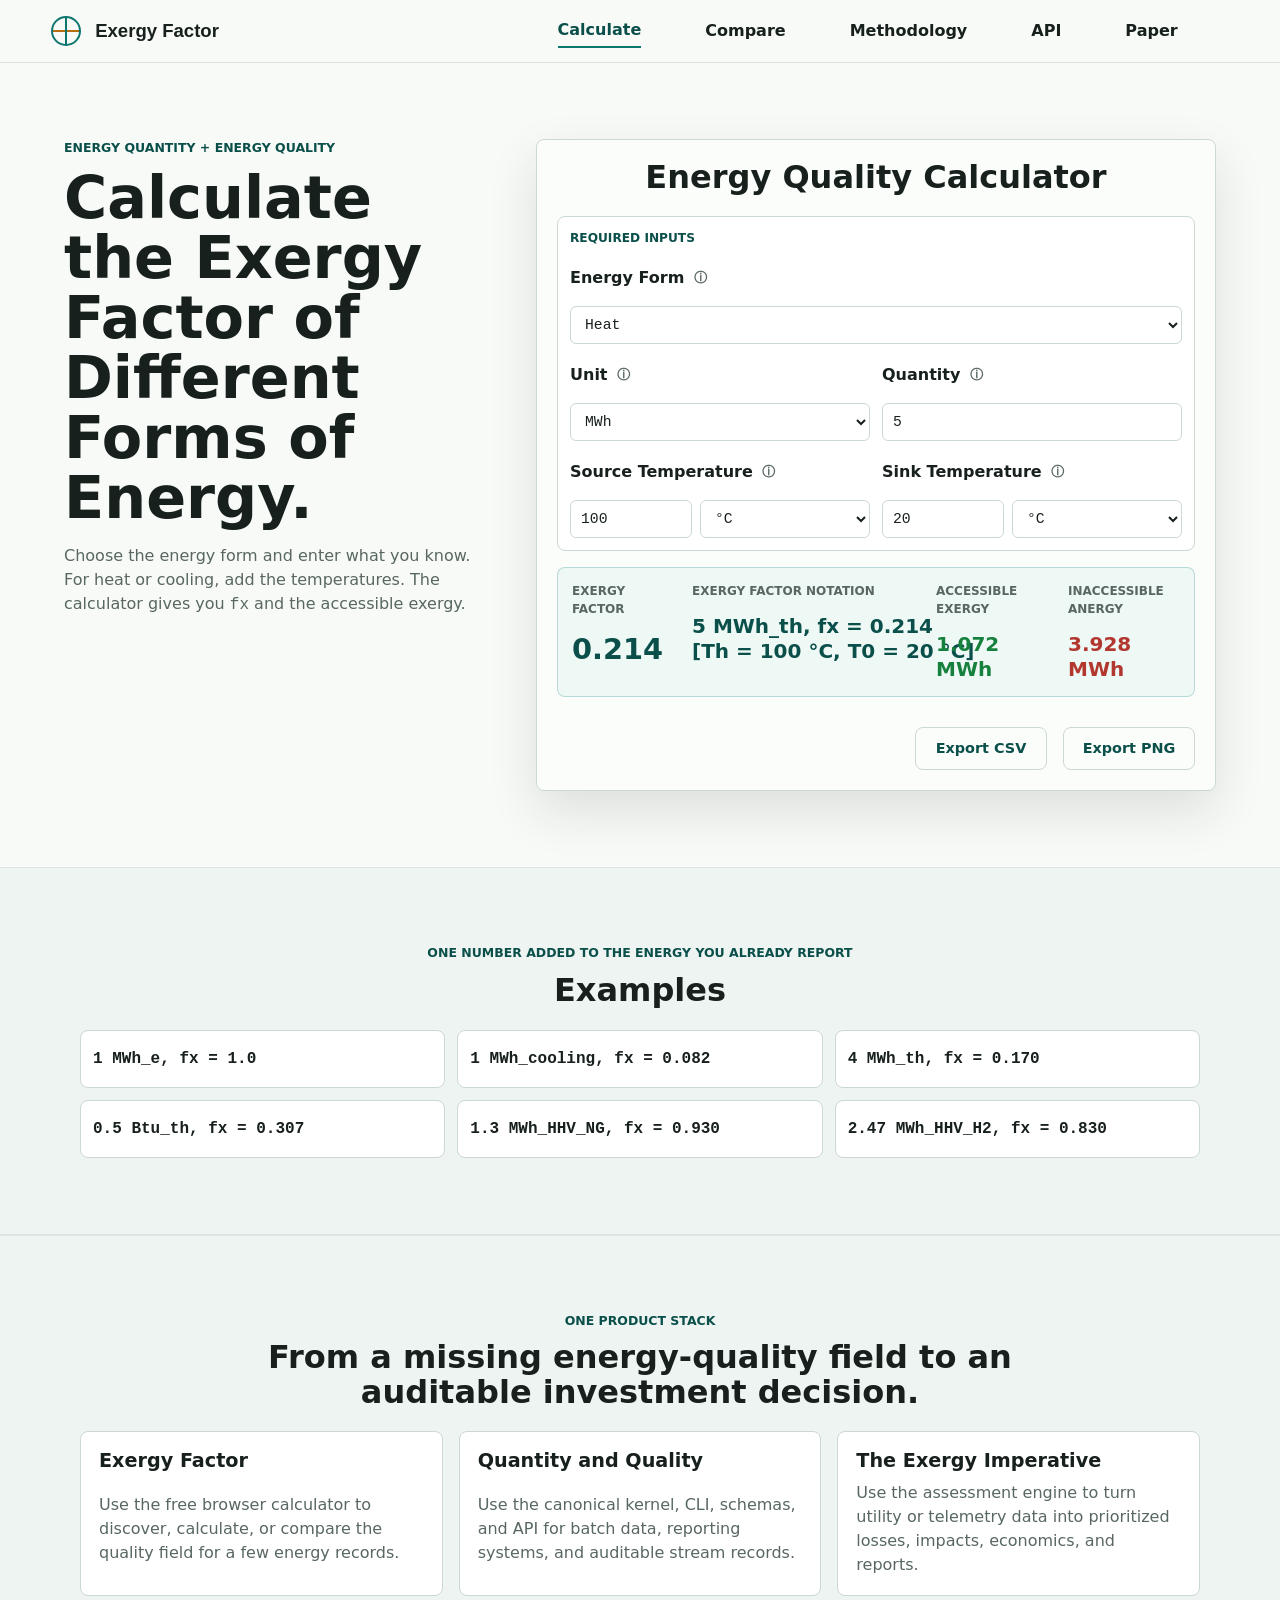
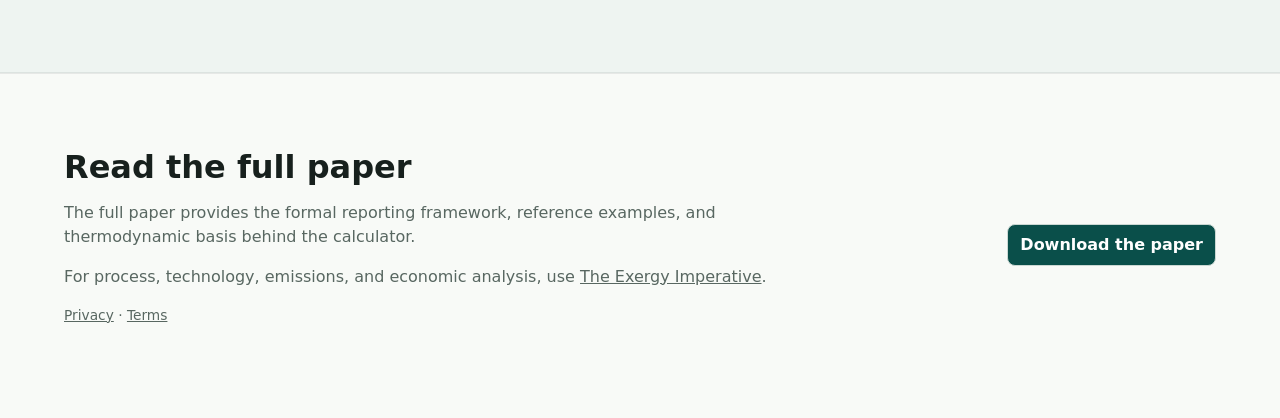
==== index.html @ 0b9e3b0c "Refine factor meter shape and notation wrapping" ====
<!doctype html>
<html lang="en">
  <head>
    <meta charset="utf-8" />
    <meta http-equiv="Content-Security-Policy" content="default-src 'self'; style-src 'self'; script-src 'self'; img-src 'self' data:; connect-src 'self' http://127.0.0.1:8000 https://exergy-factor-api.onrender.com; base-uri 'none'; form-action 'self'" />
    <meta name="referrer" content="strict-origin-when-cross-origin" />
    <meta name="viewport" content="width=device-width, initial-scale=1" />
    <title>Energy Quality Calculator | Exergy Factor</title>
    <meta
      name="description"
      content="A simple calculator for converting energy quantities into typed Exergy Factor notation and accessible exergy."
    />
    <link rel="canonical" href="https://exergyfactor.com/" />
    <link rel="icon" href="favicon.svg" type="image/svg+xml" />
    <link rel="stylesheet" href="styles.css?v=20260824s" />
  </head>
  <body>
    <header class="site-header">
      <a class="brand" href="index.html" aria-label="Exergy Factor calculator">
        <span class="brand-mark" aria-hidden="true"></span>
        <span>Exergy Factor</span>
      </a>
      <nav aria-label="Page navigation">
        <a href="index.html" aria-current="page">Calculate</a>
        <a href="compare.html">Compare</a>
        <a href="methodology.html">Methodology</a>
        <a href="api-key.html">API</a>
        <a href="paper/quantity-and-quality-standard-reporting-framework.pdf">Paper</a>
      </nav>
    </header>

    <main>
      <section id="calculator" class="hero">
        <div class="intro">
          <p class="eyebrow">Energy Quantity + Energy Quality</p>
          <h1>Calculate the Exergy Factor of Different Forms of Energy.</h1>
          <p>
            Choose the energy form and enter what you know. For heat or cooling, add the temperatures. The calculator gives you <code>fx</code> and the accessible exergy.
          </p>
        </div>

        <section class="calculator-panel tool-card" aria-label="Exergy Factor calculator">
          <div class="panel-head">
            <div>
              <h2>Energy Quality Calculator</h2>
            </div>
          </div>

          <form id="calculator-form">
            <section class="input-section required-inputs">
              <h3>Required Inputs</h3>
              <div class="field-row field-row-wide">
                <div class="field-label">
                  <label for="energy-form">Energy Form</label>
                  <button class="info-button" type="button" aria-label="Energy form help" data-tooltip="What kind of energy is being reported. Choose the closest match from the list, such as Electricity, mechanical work, 150 °C steam, Natural gas, or Crude oil. For fuels with both bases available, use the HHV/LHV switch to match your reporting basis.">ⓘ</button>
                </div>
                <select id="energy-form" aria-label="Energy form or reporting basis">
                  <option value="electricity">Electricity</option>
                  <option value="mechanical">Mechanical work</option>
                  <option value="heat" selected>Heat</option>
                  <option value="cooling">Cooling</option>
                  <option value="naturalGasHhv">Natural gas</option>
                  <option value="hydrogen">Hydrogen</option>
                  <option value="dieselLhv">Diesel</option>
                  <option value="gasolineLhv">Gasoline</option>
                  <option value="coalLhv">Coal</option>
                  <option value="crudeOil">Crude oil</option>
                  <option value="solar">Solar radiation</option>
                </select>
                <div class="basis-control" id="energy-basis-control" hidden>
                  <span class="basis-control-label">Fuel basis</span>
                  <label class="basis-switch">
                    <span aria-hidden="true">LHV</span>
                    <input id="energy-basis-toggle" type="checkbox" role="switch" aria-label="Fuel basis" />
                    <span class="basis-switch-track" aria-hidden="true"></span>
                    <span aria-hidden="true">HHV</span>
                  </label>
                </div>
              </div>

              <div class="field-row">
                <div class="field-label">
                  <label for="energy-unit">Unit</label>
                  <button class="info-button" type="button" aria-label="Unit help" data-tooltip="The base unit used by your meter, invoice, model, or dataset. The calculator adds the typed suffix in the result, such as MWh_e, MWh_th, MWh_solar, or MWh_HHV_NG.">ⓘ</button>
                </div>
                <select id="energy-unit" aria-label="Energy quantity unit">
                  <option value="J">J</option>
                  <option value="kJ">kJ</option>
                  <option value="MJ">MJ</option>
                  <option value="GJ">GJ</option>
                  <option value="TJ">TJ</option>
                  <option value="EJ">EJ</option>
                  <option value="Wh">Wh</option>
                  <option value="kWh">kWh</option>
                  <option value="MWh" selected>MWh</option>
                  <option value="GWh">GWh</option>
                  <option value="Btu">Btu</option>
                  <option value="MMBtu">MMBtu</option>
                  <option value="Quad">Quad</option>
                  <option value="therm">therm</option>
                  <option value="boe">boe</option>
                  <option value="bbl(oil)">bbl(oil)</option>
                  <option value="scf(natural gas)">scf(natural gas)</option>
                  <option value="Mcf(natural gas)">Mcf(natural gas)</option>
                  <option value="MMcf(natural gas)">MMcf(natural gas)</option>
                </select>
                <!-- Only for the fuel-volume units, which need a heating value to
                     become energy at all. A line of text rather than a locked
                     input: the value is not something to fill in, so presenting it
                     as an empty-looking field asks a question it does not have. -->
                <p class="input-note" id="fixed-note" hidden></p>
              </div>

              <div class="field-row">
                <div class="field-label">
                  <label for="energy-value">Quantity</label>
                  <button class="info-button" type="button" aria-label="Quantity help" data-tooltip="The numerical amount of energy you want to report. Use the value you already have before converting it into Exergy Factor notation. Example: enter 1 for 1 MWh, 45 for 45 Btu, or 2.738 for 2.738 kWh.">ⓘ</button>
                </div>
                <input id="energy-value" type="number" min="0" step="any" value="5" inputmode="decimal" />
              </div>

              <!-- Both temperatures keep their own label and their own unit. They
                   were briefly merged into one unlabelled row to even out the
                   grid, which traded the two things a reader needs — which box is
                   which — for tidiness. The grid is evened out above instead, by
                   letting Energy Form span the row. -->
              <div class="field-row" id="source-temp-row" hidden>
                <div class="field-label">
                  <label for="source-temp">Source Temperature</label>
                  <button class="info-button" type="button" aria-label="Source temperature help" data-tooltip="The temperature your heat is delivered at: hot water supply, steam, flue gas, or process stream. Enter it for Heat or Cooling; it is what sets the Exergy Factor. Example: 80 for 80 °C hot water.">ⓘ</button>
                </div>
                <div class="input-pair">
                  <input id="source-temp" type="number" step="any" value="100" inputmode="decimal" placeholder="80" />
                  <select id="source-unit" aria-label="Temperature source unit">
                    <option value="C" selected>°C</option>
                    <option value="F">°F</option>
                    <option value="K">K</option>
                  </select>
                </div>
              </div>

              <div class="field-row" id="sink-temp-row" hidden>
                <div class="field-label">
                  <label for="sink-temp">Sink Temperature</label>
                  <button class="info-button" type="button" aria-label="Sink temperature help" data-tooltip="The reference environment the heat is rejected to, usually ambient air or cooling water. For cooling, this is the ambient. If you do not know your local reference, 20 °C is a common default.">ⓘ</button>
                </div>
                <div class="input-pair">
                  <input id="sink-temp" type="number" step="any" value="20" inputmode="decimal" />
                  <select id="sink-unit" aria-label="Temperature sink unit">
                    <option value="C" selected>°C</option>
                    <option value="F">°F</option>
                    <option value="K">K</option>
                  </select>
                </div>
              </div>

            </section>
          </form>

          <section class="calculator-result compare-answers" id="calculator-result" aria-live="polite">
            <div class="answer-item">
              <span class="result-label">Exergy Factor</span>
              <strong id="fx-output">0.214</strong>
            </div>
            <div class="answer-item">
              <span class="result-label">Exergy Factor Notation</span>
              <strong id="notation-output"><span class="exergy-notation-main">5 MWh_th, fx = 0.214</span> <span class="exergy-notation-bracket">[Th = 100 °C, T0 = 20 °C]</span></strong>
            </div>
            <div class="answer-item">
              <span class="result-label">Accessible Exergy</span>
              <strong class="accessible" id="work-output">1.072 MWh</strong>
            </div>
            <div class="answer-item">
              <span class="result-label">Inaccessible Anergy</span>
              <strong class="inaccessible" id="anergy-output">3.928 MWh</strong>
            </div>
          </section>

          <div class="export-actions">
            <button type="button" id="export-csv">Export CSV</button>
            <button type="button" id="export-png">Export PNG</button>
          </div>
        </section>
      </section>

      <section id="examples" class="section examples-section">
        <div class="section-heading">
          <p class="eyebrow">One number added to the energy you already report</p>
          <h2>Examples</h2>
        </div>
        <div class="example-grid">
          <button type="button" data-example="electric">1 MWh_e, fx = 1.0</button>
          <button type="button" data-example="cooling7">1 MWh_cooling, fx = 0.082</button>
          <button type="button" data-example="heat80">4 MWh_th, fx = 0.170</button>
          <button type="button" data-example="steam150">0.5 Btu_th, fx = 0.307</button>
          <button type="button" data-example="methane">1.3 MWh_HHV_NG, fx = 0.930</button>
          <button type="button" data-example="hydrogen">2.47 MWh_HHV_H2, fx = 0.830</button>
        </div>
      </section>

      <section class="section-band">
        <div class="section-heading">
          <p class="eyebrow">One product stack</p>
          <h2>From a missing energy-quality field to an auditable investment decision.</h2>
        </div>
        <div class="link-grid">
          <a class="feature-link" href="index.html">
            <strong>Exergy Factor</strong>
            <span>Use the free browser calculator to discover, calculate, or compare the quality field for a few energy records.</span>
          </a>
          <a class="feature-link" href="https://github.com/cdimurro/quantity-and-quality">
            <strong>Quantity and Quality</strong>
            <span>Use the canonical kernel, CLI, schemas, and API for batch data, reporting systems, and auditable stream records.</span>
          </a>
          <a class="feature-link" href="https://github.com/cdimurro/the-exergy-imperative">
            <strong>The Exergy Imperative</strong>
            <span>Use the assessment engine to turn utility or telemetry data into prioritized losses, impacts, economics, and reports.</span>
          </a>
        </div>
      </section>

    </main>

    <footer class="paper-strip">
      <div>
        <h2>Read the full paper</h2>
        <p>
          The full paper provides the formal reporting framework, reference examples, and thermodynamic basis behind the calculator.
        </p>
        <p>
          For process, technology, emissions, and economic analysis, use <a href="https://github.com/cdimurro/the-exergy-imperative">The Exergy Imperative</a>.
        </p>
        <p class="legal-links"><a href="privacy.html">Privacy</a> · <a href="terms.html">Terms</a></p>
      </div>
      <a class="primary-link" href="paper/quantity-and-quality-standard-reporting-framework.pdf">Download the paper</a>
    </footer>

    <script src="data/reference_examples.js?v=20260824j"></script>
    <script src="script.js?v=20260824s"></script>
  </body>
</html>
---- styles.css ----
:root {
  color-scheme: light;
  --ink: #17201d;
  --muted: #586761;
  --line: #cbd8d3;
  --paper: #f8faf7;
  --panel: #ffffff;
  --band: #eef4f1;
  --teal: #0d766f;
  --teal-deep: #0a4f4a;
  --amber: #b66d12;
  --blue: #315f97;
  --accessible-green: #16803d;
  --anergy-red: #b2372f;
  --shadow: 0 20px 50px rgba(23, 32, 29, 0.12);
}

* {
  box-sizing: border-box;
}

html {
  scroll-behavior: smooth;
}

body {
  margin: 0;
  background: var(--paper);
  color: var(--ink);
  font-family: Inter, ui-sans-serif, system-ui, -apple-system, BlinkMacSystemFont, "Segoe UI", sans-serif;
  line-height: 1.5;
}

a {
  color: inherit;
}

code,
pre,
select,
input,
textarea {
  font-family: ui-monospace, SFMono-Regular, Menlo, Consolas, monospace;
}

.site-header {
  position: sticky;
  top: 0;
  z-index: 10;
  display: flex;
  align-items: center;
  justify-content: space-between;
  gap: 18px;
  padding: 14px clamp(16px, 4vw, 54px);
  border-bottom: 1px solid rgba(23, 32, 29, 0.12);
  background: rgba(248, 250, 247, 0.94);
  backdrop-filter: blur(12px);
}

.brand {
  display: inline-flex;
  align-items: center;
  gap: 14px;
  font-family: Arial, Helvetica, sans-serif;
  font-size: 1.16rem;
  font-weight: 750;
  letter-spacing: 0;
  text-decoration: none;
}

.brand-mark {
  width: 30px;
  height: 30px;
  border-radius: 50%;
  border: 2px solid var(--teal);
  background:
    linear-gradient(90deg, transparent 46%, var(--teal) 47%, var(--teal) 53%, transparent 54%),
    linear-gradient(0deg, transparent 46%, var(--amber) 47%, var(--amber) 53%, transparent 54%);
}

/* The nav was `justify-content: flex-end`, so five links crowded into the right
   corner of a wide screen. It takes the space between the brand and the right
   edge and centres itself in it, with the links spread far enough apart to read
   as separate destinations. Plain text — no pills, no filled backgrounds. */
nav {
  display: flex;
  flex: 1;
  flex-wrap: wrap;
  align-items: center;
  /* Sits right of centre: far enough from the brand to read as its own thing,
     without going back to the flush-right huddle it started as. */
  justify-content: flex-end;
  /* Scales with the window: wide screens get real separation between the links
     instead of a tight cluster, and a narrow one still fits before wrapping. */
  gap: clamp(22px, 5vw, 72px);
  padding-right: clamp(0px, 4vw, 64px);
  font-size: 1rem;
}

nav a {
  color: var(--ink, #1d2b2b);
  font-weight: 600;
  padding: 4px 0;
  text-decoration: none;
  transition: color 120ms ease;
  white-space: nowrap;
}

nav a:hover,
nav a:focus-visible {
  color: var(--teal-deep);
}

/* Where am I — a rule under the word, not a box around it. */
nav a[aria-current="page"] {
  border-bottom: 2px solid var(--teal);
  color: var(--teal-deep);
}

.hero {
  display: grid;
  grid-template-columns: minmax(0, 0.75fr) minmax(360px, 1.25fr);
  align-items: start;
  gap: clamp(26px, 5vw, 64px);
  padding: clamp(34px, 6vw, 76px) clamp(16px, 5vw, 72px);
}

.page-hero {
  max-width: 960px;
  padding: clamp(42px, 7vw, 86px) clamp(16px, 5vw, 72px) clamp(22px, 4vw, 44px);
}

.page-hero p:last-child {
  max-width: 780px;
  font-size: clamp(1rem, 1.7vw, 1.22rem);
}

.intro {
  position: sticky;
  top: 92px;
  max-width: 620px;
}

.eyebrow {
  margin: 0 0 10px;
  color: var(--teal-deep);
  font-size: 0.78rem;
  font-weight: 850;
  letter-spacing: 0;
  text-transform: uppercase;
}

h1,
h2,
h3,
p {
  overflow-wrap: anywhere;
}

h1 {
  margin: 0;
  font-size: clamp(2rem, 4.6vw, 3.8rem);
  line-height: 1.02;
  letter-spacing: 0;
}

h2 {
  margin: 0 0 14px;
  font-size: clamp(1.45rem, 2.5vw, 2.2rem);
  line-height: 1.08;
  letter-spacing: 0;
}

p {
  color: var(--muted);
}

.notation-example {
  display: inline-flex;
  margin-top: 24px;
  min-height: 48px;
  align-items: center;
  padding: 10px 14px;
  border: 1px solid var(--line);
  border-radius: 8px;
  background: var(--panel);
  box-shadow: 0 1px 0 rgba(23, 32, 29, 0.04);
  font-family: ui-monospace, SFMono-Regular, Menlo, Consolas, monospace;
  font-weight: 800;
}

.tool-card {
  display: grid;
  gap: 16px;
  align-content: start;
  width: 100%;
  min-width: 0;
  padding: 20px;
  border: 1px solid var(--line);
  border-radius: 8px;
  background: #fbfdfa;
  box-shadow: var(--shadow);
  overflow: visible;
}

.panel-head,
.compare-head {
  display: flex;
  align-items: end;
  justify-content: center;
  gap: 18px;
  padding: 0 0 5px;
  border-bottom: 0;
  text-align: center;
}

.panel-head h2,
.compare-head h2 {
  margin: 0;
  font-size: clamp(1.45rem, 2.5vw, 2.2rem);
  line-height: 1.08;
}

.panel-head h2,
.panel-head p,
.panel-head .eyebrow,
.compare-head h2,
.compare-head p,
.compare-head .eyebrow {
  margin: 0;
}

.panel-head p,
.compare-head p {
  max-width: 360px;
  color: var(--muted);
  font-size: 0.92rem;
  text-align: right;
}

form {
  display: grid;
  gap: 8px;
}

#calculator-form {
  grid-template-columns: repeat(2, minmax(0, 1fr));
  gap: 12px;
}

/* The UA stylesheet's `[hidden] { display: none }` loses to ANY author rule that
   sets display, and half the blocks here are grids. The temperature row on the
   comparison page therefore never hid: it showed for electricity, and because it
   still occupied a grid slot it pushed itself onto a second line in the narrow
   first column. Anything marked hidden is hidden. */
[hidden] {
  display: none !important;
}

.field-row {
  display: grid;
  grid-template-columns: 1fr;
  align-items: start;
  gap: 9px;
  padding: 0;
  border-bottom: 0;
}

.field-row:nth-child(odd) {
  border-right: 0;
}

.field-label {
  display: inline-flex;
  align-items: center;
  gap: 8px;
  min-height: 38px;
  justify-self: start;
}

.basis-control {
  display: flex;
  align-items: center;
  justify-content: space-between;
  gap: 12px;
  margin-top: 8px;
  padding-top: 8px;
  border-top: 1px solid rgba(203, 216, 211, 0.75);
}

.basis-control-label {
  color: var(--muted);
  font-size: 0.74rem;
  font-weight: 850;
  letter-spacing: 0.03em;
  text-transform: uppercase;
}

.basis-switch {
  display: inline-flex;
  align-items: center;
  gap: 7px;
  color: var(--muted);
  cursor: pointer;
  font-size: 0.78rem;
  font-weight: 800;
  white-space: nowrap;
}

.basis-switch input {
  position: absolute;
  width: 1px;
  height: 1px;
  margin: -1px;
  overflow: hidden;
  clip: rect(0 0 0 0);
  clip-path: inset(50%);
  white-space: nowrap;
}

.basis-switch-track {
  position: relative;
  display: inline-block;
  width: 42px;
  height: 22px;
  flex: 0 0 auto;
  border-radius: 999px;
  background: #b9c8c2;
  transition: background-color 120ms ease;
}

.basis-switch-track::after {
  position: absolute;
  top: 3px;
  left: 3px;
  width: 16px;
  height: 16px;
  border-radius: 50%;
  background: #fff;
  box-shadow: 0 1px 3px rgba(23, 32, 29, 0.24);
  content: "";
  transition: transform 120ms ease;
}

.basis-switch input:checked + .basis-switch-track {
  background: var(--teal);
}

.basis-switch input:checked + .basis-switch-track::after {
  transform: translateX(20px);
}

.basis-switch input:focus-visible + .basis-switch-track {
  outline: 3px solid rgba(13, 118, 111, 0.2);
  outline-offset: 2px;
}

.visually-hidden {
  position: absolute;
  width: 1px;
  height: 1px;
  overflow: hidden;
  clip: rect(0 0 0 0);
  clip-path: inset(50%);
  white-space: nowrap;
}

label {
  color: var(--ink);
  font-weight: 750;
}

.info-button {
  position: relative;
  display: inline-flex;
  align-items: center;
  justify-content: center;
  width: 16px;
  height: 16px;
  border: 0;
  border-radius: 0;
  background: transparent;
  color: var(--muted);
  cursor: help;
  font-family: inherit;
  font-size: 0.82rem;
  font-weight: 700;
  line-height: 1;
  padding: 0;
  vertical-align: middle;
}

.info-button::after {
  position: absolute;
  left: 50%;
  bottom: calc(100% + 10px);
  z-index: 20;
  width: min(280px, 72vw);
  transform: translateX(-50%);
  border-radius: 8px;
  background: var(--ink);
  color: #f7fbf9;
  content: attr(data-tooltip);
  font-size: 0.82rem;
  font-weight: 600;
  line-height: 1.35;
  opacity: 0;
  padding: 10px 11px;
  pointer-events: none;
  transition: opacity 0.15s ease;
}

label:hover + .info-button::after,
.info-button:hover::after,
.info-button:focus-visible::after {
  opacity: 1;
}

label:hover + .info-button,
.info-button:hover,
.info-button:focus-visible {
  color: var(--teal-deep);
}

.input-pair {
  display: grid;
  grid-template-columns: minmax(0, 1fr) minmax(170px, 0.45fr);
  gap: 8px;
}

/* Two temperatures, not a value and a unit picker. The default pair reserves
   170px for a select, which left the first temperature squeezed to nothing. */
.input-pair.temperature-pair {
  grid-template-columns: minmax(0, 1fr) minmax(0, 1fr);
}

.temperature-field {
  display: grid;
  min-width: 0;
  gap: 9px;
}

.temperature-input {
  display: grid;
  grid-template-columns: minmax(0, 1fr) 78px;
  gap: 8px;
  min-width: 0;
}

/* Five fields in a two-column grid leave one cell empty wherever they fall. The
   carrier takes the whole row — it is the widest control and the first decision —
   so the remaining four pair up evenly: quantity with unit, source with sink. */
.field-row-wide {
  grid-column: 1 / -1;
}

/* A row entering temperatures needs more room in its last column than a single
   factor box did. */
.compare-row.has-temps {
  grid-template-columns: 32px minmax(170px, 1fr) minmax(90px, 0.38fr) minmax(150px, 0.55fr) minmax(180px, 0.8fr);
}

/* Keep the comparison inputs dense like the calculator inputs. Preset rows do
   not show an editable factor, so their three visible controls should use the
   available width instead of reserving a blank fourth column. */
.compare-page .compare-rows {
  gap: 14px;
  padding: 14px 16px;
}

.compare-page .compare-row {
  gap: 6px 12px;
}

.compare-page .compare-row:not(.has-temps):not(.has-factor) {
  grid-template-columns: 32px minmax(220px, 1.6fr) minmax(130px, 0.7fr) minmax(160px, 0.85fr);
}

.compare-page .compare-row.has-temps {
  grid-template-columns: 32px minmax(0, 1.1fr) minmax(0, 0.55fr) minmax(0, 0.7fr) minmax(0, 1.65fr);
}

.compare-page .compare-row .field-row {
  gap: 4px;
}

.compare-page .compare-row .field-label {
  min-height: 30px;
}

/* Source and sink are one paired control. Keep both halves and their number/unit
   splits identical instead of letting one temperature claim more of the row. */
.compare-page .temperature-pair {
  grid-template-columns: repeat(2, minmax(0, 1fr));
}

.compare-page .temperature-field {
  min-width: 0;
}

.compare-page .temperature-input {
  grid-template-columns: minmax(0, 1fr) 72px;
}

.compare-page .compare-side-label {
  margin-bottom: 0;
}

input,
select,
textarea {
  width: 100%;
  min-height: 38px;
  border: 1px solid var(--line);
  border-radius: 6px;
  background: #fff;
  color: var(--ink);
  font-size: 0.92rem;
  padding: 9px 10px;
}

textarea {
  resize: vertical;
}

input::placeholder,
textarea::placeholder {
  color: rgba(88, 103, 97, 0.34);
  opacity: 1;
}

input:focus,
select:focus,
textarea:focus,
button:focus-visible {
  outline: 3px solid rgba(13, 118, 111, 0.18);
  border-color: var(--teal);
}

.hint {
  margin: 0;
  color: var(--muted);
  font-size: 0.82rem;
}

.inline-actions {
  display: flex;
  align-items: center;
  justify-content: space-between;
  flex-wrap: wrap;
  gap: 10px;
}

.input-section {
  grid-column: 1 / -1;
  display: grid;
  gap: 12px;
  padding: 12px;
  border: 1px solid var(--line);
  border-radius: 8px;
  background: var(--panel);
}

.input-section h3 {
  grid-column: 1 / -1;
  margin: 0;
  color: var(--teal-deep);
  font-size: 0.76rem;
  font-weight: 850;
  text-transform: uppercase;
}

.required-inputs {
  grid-template-columns: repeat(2, minmax(0, 1fr));
}

/* Fixed by the unit you picked, not by you. A locked field has to look locked or
   it reads as one you failed to fill in. */
select:disabled {
  background: rgba(23, 32, 29, 0.05);
  color: var(--muted);
  cursor: not-allowed;
}

/* Says what a locked value is and why, without taking a form row to do it. */
.input-note {
  color: var(--muted);
  font-size: 0.84rem;
  line-height: 1.4;
  margin: 0;
}

/* Outside the results panel, on the page background, aligned to its right edge.
   Identical on both tools: inside the panel they inherited two different grids
   and came out different sizes and in different corners. */
.export-actions {
  display: flex;
  flex-wrap: wrap;
  justify-content: flex-end;
  gap: 16px;
  margin-top: 14px;
}

.export-actions button {
  background: transparent;
  border: 1px solid var(--line);
  border-radius: 8px;
  color: var(--teal-deep);
  cursor: pointer;
  font-family: inherit;
  font-size: 0.9rem;
  font-weight: 600;
  min-width: 132px;
  padding: 10px 18px;
  transition: background-color 120ms ease, border-color 120ms ease;
}

.export-actions button:hover,
.export-actions button:focus-visible {
  background: rgba(15, 118, 110, 0.08);
  border-color: var(--teal);
}

.advanced-options {
  grid-template-columns: repeat(2, minmax(0, 1fr));
  border-color: var(--line);
  background: #fbfdfa;
}

.advanced-options h3 {
  color: var(--muted);
}

.checkline {
  display: inline-flex;
  align-items: center;
  gap: 8px;
  color: var(--muted);
  font-size: 0.9rem;
  font-weight: 650;
}

.checkline input {
  width: 18px;
  min-height: 18px;
}

button,
.primary-link {
  min-height: 38px;
  border: 1px solid var(--line);
  border-radius: 8px;
  background: var(--panel);
  color: var(--ink);
  cursor: pointer;
  font: inherit;
  font-weight: 750;
  padding: 8px 12px;
  text-decoration: none;
}

.primary-button {
  border-color: var(--teal-deep);
  background: var(--teal-deep);
  color: #fff;
}

.ghost-button:hover,
.example-grid button:hover {
  border-color: var(--teal);
  color: var(--teal-deep);
}

.form-actions {
  grid-column: 1 / -1;
  display: flex;
  justify-content: flex-end;
  gap: 10px;
  padding: 8px 0 0;
}

.results {
  display: grid;
  grid-template-columns: repeat(3, minmax(0, 1fr));
  gap: 12px;
  padding: 14px;
  border: 1px solid var(--line);
  border-radius: 8px;
  background: var(--panel);
}

.simple-result {
  grid-template-columns: 1fr;
}

.results > div {
  min-height: auto;
  padding: 0;
  background: transparent;
  color: var(--ink);
}

.result-label {
  display: block;
  color: var(--muted);
  font-size: 0.75rem;
  font-weight: 850;
  margin-bottom: 8px;
  text-transform: uppercase;
}

.results strong {
  display: block;
  font-family: ui-monospace, SFMono-Regular, Menlo, Consolas, monospace;
  font-size: clamp(0.98rem, 2vw, 1.25rem);
  line-height: 1.25;
}

.conversion-grid {
  display: grid;
  grid-template-columns: repeat(4, minmax(0, 1fr));
  gap: 1px;
  background: var(--line);
}

.conversion-card {
  display: grid;
  gap: 4px;
  min-height: 84px;
  padding: 14px;
  background: var(--panel);
}

.conversion-card span {
  color: var(--muted);
  font-size: 0.75rem;
  font-weight: 800;
  text-transform: uppercase;
}

.conversion-card strong {
  font-family: ui-monospace, SFMono-Regular, Menlo, Consolas, monospace;
}

.tool-section {
  padding: 0 clamp(16px, 5vw, 72px) clamp(40px, 7vw, 76px);
}

.compare-panel {
  display: grid;
  gap: 16px;
  min-width: 0;
}

.compare-rows {
  display: grid;
  gap: 14px;
  min-width: 0;
  padding: 12px;
  border: 1px solid var(--line);
  border-radius: 8px;
  background: var(--panel);
}

.compare-row {
  display: grid;
  grid-template-columns: 32px minmax(190px, 1fr) minmax(100px, 0.42fr) minmax(170px, 0.65fr) minmax(110px, 0.45fr);
  align-items: end;
  gap: 12px;
}

.compare-side-label {
  display: grid;
  width: 28px;
  height: 28px;
  place-items: center;
  align-self: center;
  margin-bottom: 5px;
  border-radius: 50%;
  background: var(--ink);
  color: #fff;
  font-size: 0.85rem;
  font-weight: 850;
}

.compare-row input,
.compare-row select {
  min-height: 38px;
  font-size: 0.92rem;
}

.compare-result {
  display: grid;
  gap: 10px;
  min-width: 0;
  padding: 14px 16px;
  border: 1px solid var(--line);
  border-radius: 8px;
  background: var(--panel);
}

.compare-answers {
  display: grid;
  grid-template-columns: repeat(2, minmax(0, 1fr));
  gap: 8px;
  padding: 14px;
  border: 1px solid rgba(13, 118, 111, 0.24);
  border-radius: 8px;
  background: #eef8f5;
}

/* Put the number visitors came for first, then the complete notation and the
   accessible-exergy quantity. */
.calculator-result {
  grid-template-columns: minmax(100px, 0.55fr) minmax(0, 1.6fr) repeat(2, minmax(0, 0.8fr));
  align-items: start;
  gap: 8px 20px;
}

.result-explainer {
  max-width: 58rem;
  margin: 0.85rem auto 0;
  color: var(--muted);
  font-size: 0.92rem;
  text-align: center;
}

/* A long declaration wraps inside its column rather than pushing the row wider. */
.calculator-result .answer-item strong {
  overflow-wrap: anywhere;
}

.exergy-notation-main {
  overflow-wrap: anywhere;
}

.exergy-notation-bracket,
.compare-result-bracket {
  display: inline-block;
  white-space: nowrap;
}

#fx-output {
  font-size: clamp(1.35rem, 3vw, 1.8rem);
  font-weight: 750;
}

.answer-item {
  display: grid;
  gap: 6px;
  min-width: 0;
}

.answer-item strong {
  color: var(--teal-deep);
  font-family: inherit;
  font-size: clamp(0.98rem, 2vw, 1.25rem);
  font-weight: 600;
  line-height: 1.25;
}

.result-wide {
  grid-column: 1 / -1;
}


.compare-bars {
  display: grid;
  gap: 14px;
  min-width: 0;
}

.answer-item strong.accessible {
  color: var(--accessible-green);
}

.answer-item strong.inaccessible {
  color: var(--anergy-red);
}

.compare-result-head,
.compare-result-row {
  display: grid;
  align-items: center;
  grid-template-columns: 52px minmax(0, 2.35fr) minmax(180px, 1.2fr) minmax(150px, 0.9fr) minmax(170px, 1fr);
  column-gap: 22px;
  min-width: 0;
}

.compare-result-head {
  color: var(--muted);
  font-size: 0.82rem;
  font-weight: 900;
  letter-spacing: 0.02em;
  text-transform: uppercase;
}

.compare-result-head > span:not(:first-child) {
  text-align: center;
}

.compare-result-head > span:nth-child(2) {
  text-align: left;
}

.compare-result-row {
  min-height: 48px;
}

.compare-result-side {
  color: var(--teal-deep);
  font-size: 1.7rem;
  font-weight: 850;
}

.compare-result-notation {
  color: var(--teal-deep);
  font-size: clamp(1rem, 1.8vw, 1.4rem);
  line-height: 1.3;
  overflow-wrap: anywhere;
}

.compare-result-bracket {
  margin-left: 0.35ch;
}

.compare-result-factor {
  min-width: 0;
}

.compare-factor-meter {
  position: relative;
  display: block;
  cursor: help;
  outline: none;
}

.compare-factor-chart {
  display: block;
  width: 100%;
  height: 22px;
}

.compare-factor-track {
  background: #e2ebe7;
  fill: #e2ebe7;
}

.compare-factor-meter::after {
  position: absolute;
  left: 50%;
  bottom: calc(100% + 10px);
  z-index: 20;
  width: max-content;
  max-width: min(280px, 72vw);
  transform: translateX(-50%);
  border-radius: 8px;
  background: var(--ink);
  color: #f7fbf9;
  content: attr(data-tooltip);
  font-size: 0.82rem;
  font-weight: 600;
  line-height: 1.35;
  opacity: 0;
  padding: 10px 11px;
  pointer-events: none;
  transition: opacity 0.15s ease;
}

.compare-factor-meter:hover::after,
.compare-factor-meter:focus-visible::after {
  opacity: 1;
}

.compare-factor-meter:focus-visible .compare-factor-chart {
  outline: 3px solid rgba(13, 118, 111, 0.18);
  outline-offset: 2px;
  border-radius: 6px;
}

.compare-result-value {
  min-width: 0;
  overflow-wrap: anywhere;
  font-size: clamp(1rem, 1.8vw, 1.4rem);
  font-weight: 600;
  text-align: center;
}

.compare-result-value.accessible {
  color: var(--accessible-green);
}

.compare-result-value.inaccessible {
  color: var(--anergy-red);
}

.section-band,
.section,
.paper-strip {
  padding: clamp(40px, 7vw, 76px) clamp(16px, 5vw, 72px);
}

.compact-section {
  padding-block: clamp(28px, 5vw, 48px);
}

.section-band {
  border-block: 1px solid rgba(23, 32, 29, 0.08);
  background: var(--band);
}

.content-grid {
  display: grid;
  grid-template-columns: repeat(2, minmax(0, 1fr));
  gap: clamp(24px, 5vw, 56px);
  max-width: 1120px;
  margin: 0 auto;
}

pre {
  overflow-x: auto;
  padding: 16px;
  border: 1px solid var(--line);
  border-radius: 8px;
  background: transparent;
  color: var(--ink);
}

.link-grid {
  display: grid;
  grid-template-columns: repeat(3, minmax(0, 1fr));
  gap: 16px;
  max-width: 1120px;
  margin: 0 auto;
}

.feature-link {
  display: grid;
  gap: 8px;
  min-height: 148px;
  padding: 18px;
  border: 1px solid var(--line);
  border-radius: 8px;
  background: var(--panel);
  text-decoration: none;
}

.feature-link:hover {
  border-color: var(--teal);
}

.feature-link strong {
  font-size: 1.2rem;
  line-height: 1.18;
}

.feature-link span:last-child {
  color: var(--muted);
}

.method-stack {
  display: grid;
  gap: clamp(24px, 5vw, 52px);
  max-width: 920px;
  margin: 0 auto;
}

.method-stack article {
  display: grid;
  gap: 12px;
}

.method-stack h2,
.method-stack p {
  margin: 0;
}

.api-key-section {
  padding-top: clamp(12px, 3vw, 28px);
}

.api-key-layout {
  display: grid;
  grid-template-columns: minmax(320px, 0.9fr) minmax(0, 1fr);
  gap: clamp(24px, 5vw, 56px);
  max-width: 1120px;
  margin: 0 auto;
}

.api-key-form {
  align-self: start;
}

.terms-consent,
.consent-row {
  display: grid;
  grid-template-columns: auto 1fr;
  align-items: start;
  gap: 10px;
  color: var(--muted);
  font-size: 0.92rem;
  line-height: 1.45;
}

.terms-consent input,
.consent-row input {
  width: 18px;
  height: 18px;
  margin-top: 2px;
  accent-color: var(--teal-deep);
}

.terms-consent a,
.consent-row a {
  color: var(--teal-deep);
}

button:disabled {
  cursor: not-allowed;
  opacity: 0.58;
}

.api-status {
  min-height: 48px;
  padding: 12px;
  border: 1px solid rgba(13, 118, 111, 0.24);
  border-radius: 8px;
  background: #eef8f5;
  color: var(--teal-deep);
  font-weight: 700;
}

.api-status[data-state="error"] {
  border-color: rgba(168, 71, 50, 0.34);
  background: #fff2ef;
  color: var(--red);
}

.api-status[data-state="pending"] {
  background: #f7fbf9;
}

.api-dev-key {
  display: block;
  overflow-x: auto;
  padding: 12px;
  border: 1px solid var(--line);
  border-radius: 8px;
  background: var(--panel);
  color: var(--ink);
}

.api-info {
  display: grid;
  gap: 12px;
  align-content: start;
}

.api-info h2,
.api-info p {
  margin: 0;
}

.registry-grid {
  display: grid;
  grid-template-columns: repeat(4, minmax(0, 1fr));
  gap: 10px;
}

.registry-grid span {
  display: grid;
  gap: 4px;
  min-height: 72px;
  padding: 12px;
  border: 1px solid var(--line);
  border-radius: 8px;
  background: var(--panel);
}

.registry-grid code {
  color: var(--teal-deep);
  font-size: 0.9rem;
  font-weight: 850;
}

.registry-grid small {
  color: var(--muted);
  font-size: 0.78rem;
  line-height: 1.3;
}

.section-heading {
  max-width: 760px;
  margin: 0 auto 22px;
  text-align: center;
}

.examples-section {
  padding-top: clamp(40px, 7vw, 76px);
  border-block: 1px solid rgba(23, 32, 29, 0.08);
  background: var(--band);
}

.example-grid {
  display: grid;
  grid-template-columns: repeat(3, minmax(0, 1fr));
  gap: 12px;
  max-width: 1120px;
  margin: 0 auto;
}

.example-grid button {
  min-height: 58px;
  font-family: ui-monospace, SFMono-Regular, Menlo, Consolas, monospace;
  text-align: left;
}

.paper-strip {
  display: flex;
  align-items: center;
  justify-content: space-between;
  gap: 24px;
  border-top: 1px solid rgba(23, 32, 29, 0.08);
}

.paper-strip > div {
  max-width: 780px;
}

.legal-links {
  margin-top: 10px;
  font-size: 0.86rem;
}

.primary-link {
  background: var(--teal-deep);
  color: #fff;
  white-space: nowrap;
}

@media (max-width: 980px) {
  .hero,
  .content-grid,
  .api-key-layout {
    grid-template-columns: 1fr;
  }

  .intro {
    position: static;
  }

  .conversion-grid,
  .example-grid,
  .link-grid,
  .registry-grid {
    grid-template-columns: repeat(2, minmax(0, 1fr));
  }

  /* The comparison form has five desktop columns. Collapse it before the
     viewport gets narrow enough for those minimum widths to overflow. */
  .compare-row,
  .compare-row.has-temps {
    grid-template-columns: 32px minmax(0, 1fr);
    row-gap: 12px;
  }

  .compare-row > .field-row {
    grid-column: 2;
  }

  .compare-side-label {
    grid-column: 1;
    grid-row: 1 / span 4;
    align-self: start;
    margin-top: 5px;
  }

  /* Let a long temperature declaration occupy the full row before the
     graphic. This keeps text such as the B-side 100 Â°C / 20 Â°C annotation
     completely separate from the exergy bar. */
  .compare-page .compare-row,
  .compare-page .compare-row.has-temps {
    grid-template-columns: 32px minmax(0, 1fr);
    row-gap: 16px;
  }

  .compare-page .compare-row:not(.has-temps):not(.has-factor),
  .compare-page .compare-row.has-temps {
    grid-template-columns: 32px minmax(0, 1fr);
  }

  .compare-page .compare-row > .field-row {
    grid-column: 2;
  }

  .compare-page .compare-side-label {
    width: 32px;
    height: 32px;
    grid-column: 1;
    grid-row: 1 / span 4;
    align-self: start;
    margin-top: 5px;
    font-size: 0.95rem;
  }

  .compare-result-head {
    display: none;
  }

  .compare-result-row {
    grid-template-columns: 32px minmax(0, 1fr);
    column-gap: 12px;
    row-gap: 12px;
    padding: 16px 0;
    border-top: 1px solid rgba(23, 32, 29, 0.1);
  }

  .compare-result-row:nth-child(2) {
    border-top: 0;
  }

  .compare-result-side {
    grid-column: 1;
    grid-row: 1 / span 4;
  }

  .compare-result-notation,
  .compare-result-factor,
  .compare-result-value {
    grid-column: 2;
    text-align: left;
  }

  .compare-result-value {
    display: flex;
    justify-content: space-between;
    gap: 12px;
  }

  .compare-result-value::before {
    content: attr(data-label);
    color: var(--muted);
    font-size: 0.72rem;
    font-weight: 850;
    letter-spacing: 0.02em;
    text-transform: uppercase;
  }
}

@media (max-width: 720px) {
  .site-header,
  .paper-strip {
    align-items: flex-start;
    flex-direction: column;
  }

  .site-header {
    gap: 10px;
    padding: 12px 16px 14px;
  }

  .brand {
    gap: 10px;
    font-size: 1.05rem;
  }

  .brand-mark {
    width: 28px;
    height: 28px;
  }

  nav {
    width: 100%;
    justify-content: flex-start;
    gap: 8px 18px;
    padding-right: 0;
    font-size: 0.92rem;
  }

  nav a {
    display: inline-flex;
    align-items: center;
    min-height: 30px;
  }

  .hero {
    gap: 24px;
    padding: 32px 16px 40px;
  }

  .tool-card {
    padding: 16px;
  }

  form,
  #calculator-form,
  .input-section,
  .field-row,
  .calculator-result,
  .compare-answers,
  .advanced-options,
  .results,
  .conversion-grid,
  .example-grid,
  .link-grid,
  .registry-grid,
  .compare-row {
    grid-template-columns: 1fr;
  }

  .compare-head {
    align-items: flex-start;
    flex-direction: column;
  }

  .compare-head p {
    text-align: left;
  }

  .compare-page .compare-row,
  .compare-page .compare-row.has-temps {
    grid-template-columns: 1fr;
  }

  .compare-page .compare-row:not(.has-temps):not(.has-factor),
  .compare-page .compare-row.has-temps {
    grid-template-columns: 1fr;
  }

  .compare-page .compare-row > .field-row {
    grid-column: auto;
  }

  .compare-page .compare-side-label {
    grid-column: auto;
    grid-row: auto;
    align-self: center;
    margin-top: 0;
  }

  .compare-rows,
  .compare-result,
  .compare-answers {
    padding: 12px;
  }

  .compare-result-row {
    grid-template-columns: 1fr;
  }

  .compare-result-side,
  .compare-result-notation,
  .compare-result-factor,
  .compare-result-value {
    grid-column: 1;
    grid-row: auto;
  }

  .compare-result-side {
    font-size: 1.35rem;
  }

  .field-row:nth-child(odd) {
    border-right: 0;
  }

  .input-pair {
    grid-template-columns: 1fr;
  }

  .export-actions {
    justify-content: stretch;
    gap: 8px;
    margin-top: 8px;
  }

  .export-actions button {
    flex: 1 1 132px;
    min-width: 0;
  }
}
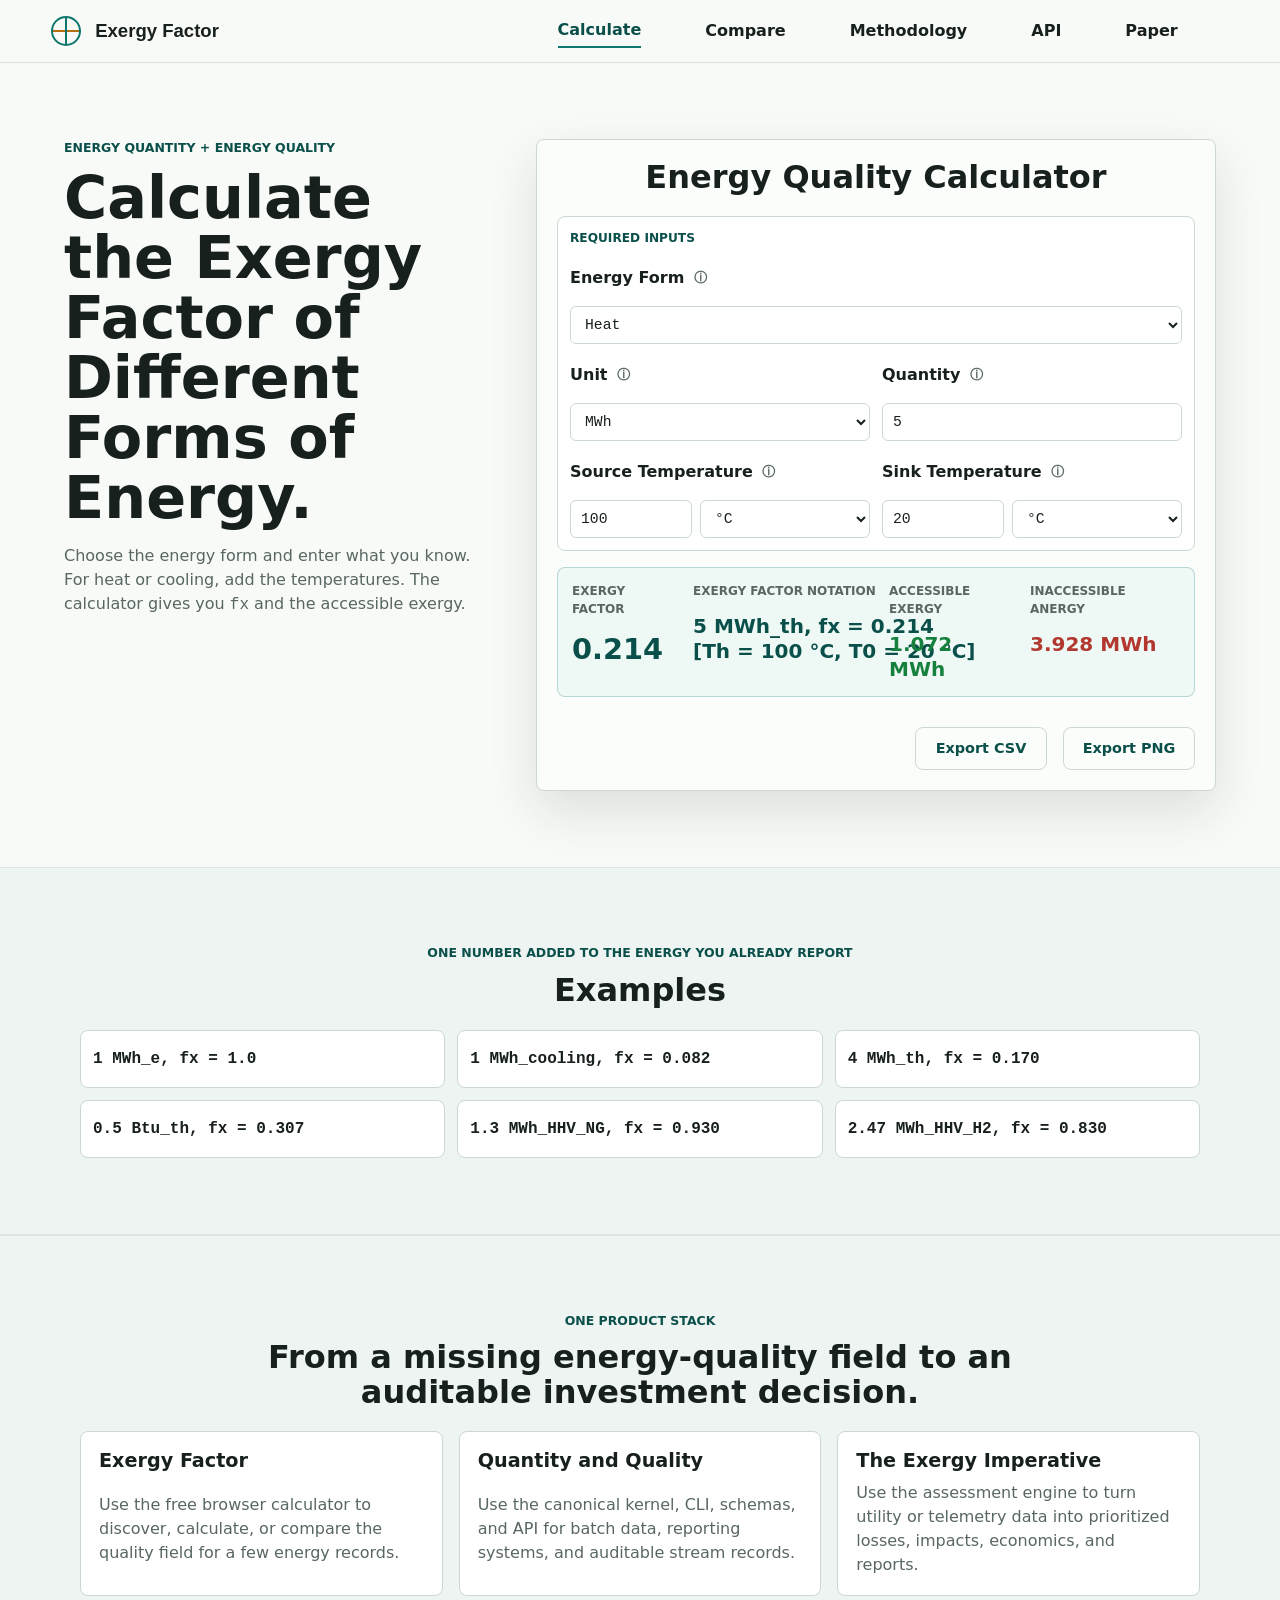
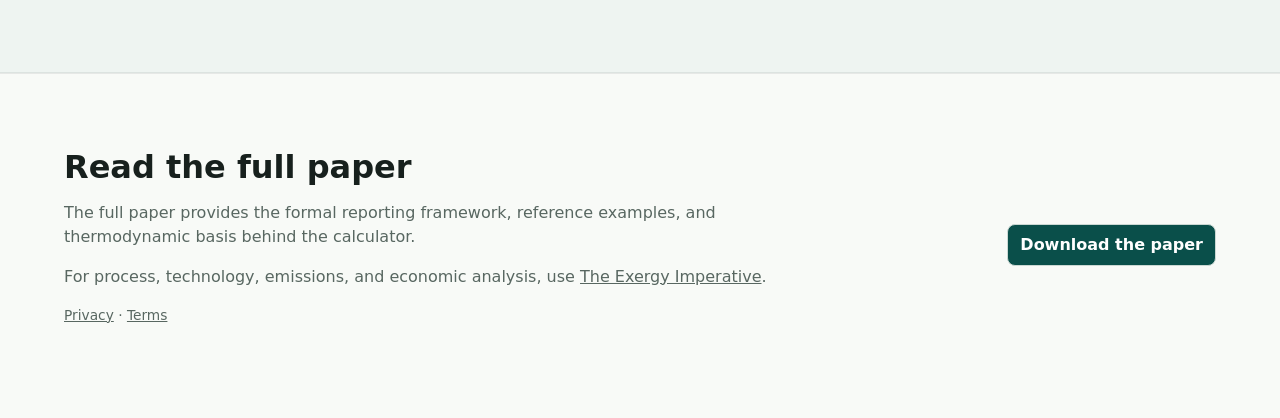
==== commit 690ec8cc: "Widen calculator notation result" ====
--- a/index.html
+++ b/index.html
@@ -12,7 +12,7 @@
     />
     <link rel="canonical" href="https://exergyfactor.com/" />
     <link rel="icon" href="favicon.svg" type="image/svg+xml" />
-    <link rel="stylesheet" href="styles.css?v=20260824s" />
+    <link rel="stylesheet" href="styles.css?v=20260824w" />
   </head>
   <body>
     <header class="site-header">
@@ -81,7 +81,7 @@
               <div class="field-row">
                 <div class="field-label">
                   <label for="energy-unit">Unit</label>
-                  <button class="info-button" type="button" aria-label="Unit help" data-tooltip="The base unit used by your meter, invoice, model, or dataset. The calculator adds the typed suffix in the result, such as MWh_e, MWh_th, MWh_solar, or MWh_HHV_NG.">ⓘ</button>
+                  <button id="energy-unit-help" class="info-button" type="button" aria-label="Unit help" data-tooltip="The base unit used by your meter, invoice, model, or dataset. The calculator adds the typed suffix in the result, such as MWh_e, MWh_th, MWh_solar, or MWh_HHV_NG." data-default-tooltip="The base unit used by your meter, invoice, model, or dataset. The calculator adds the typed suffix in the result, such as MWh_e, MWh_th, MWh_solar, or MWh_HHV_NG.">ⓘ</button>
                 </div>
                 <select id="energy-unit" aria-label="Energy quantity unit">
                   <option value="J">J</option>
@@ -104,11 +104,6 @@
                   <option value="Mcf(natural gas)">Mcf(natural gas)</option>
                   <option value="MMcf(natural gas)">MMcf(natural gas)</option>
                 </select>
-                <!-- Only for the fuel-volume units, which need a heating value to
-                     become energy at all. A line of text rather than a locked
-                     input: the value is not something to fill in, so presenting it
-                     as an empty-looking field asks a question it does not have. -->
-                <p class="input-note" id="fixed-note" hidden></p>
               </div>
 
               <div class="field-row">
@@ -236,6 +231,6 @@
     </footer>
 
     <script src="data/reference_examples.js?v=20260824j"></script>
-    <script src="script.js?v=20260824s"></script>
+    <script src="script.js?v=20260824v"></script>
   </body>
 </html>
--- a/styles.css
+++ b/styles.css
@@ -582,14 +582,6 @@
   cursor: not-allowed;
 }
 
-/* Says what a locked value is and why, without taking a form row to do it. */
-.input-note {
-  color: var(--muted);
-  font-size: 0.84rem;
-  line-height: 1.4;
-  margin: 0;
-}
-
 /* Outside the results panel, on the page background, aligned to its right edge.
    Identical on both tools: inside the panel they inherited two different grids
    and came out different sizes and in different corners. */
@@ -809,12 +801,13 @@
   background: #eef8f5;
 }
 
-/* Put the number visitors came for first, then the complete notation and the
-   accessible-exergy quantity. */
+/* Give the complete notation the majority of the row. The three compact
+   quantities retain enough room for their labels without crowding the
+   declaration onto a second line on wide calculator panels. */
 .calculator-result {
-  grid-template-columns: minmax(100px, 0.55fr) minmax(0, 1.6fr) repeat(2, minmax(0, 0.8fr));
+  grid-template-columns: minmax(105px, 0.55fr) minmax(0, 3.2fr) minmax(125px, 0.7fr) minmax(150px, 0.85fr);
   align-items: start;
-  gap: 8px 20px;
+  gap: 8px 16px;
 }
 
 .result-explainer {
@@ -975,7 +968,7 @@
 .compare-factor-meter:focus-visible .compare-factor-chart {
   outline: 3px solid rgba(13, 118, 111, 0.18);
   outline-offset: 2px;
-  border-radius: 6px;
+  border-radius: 8px;
 }
 
 .compare-result-value {
